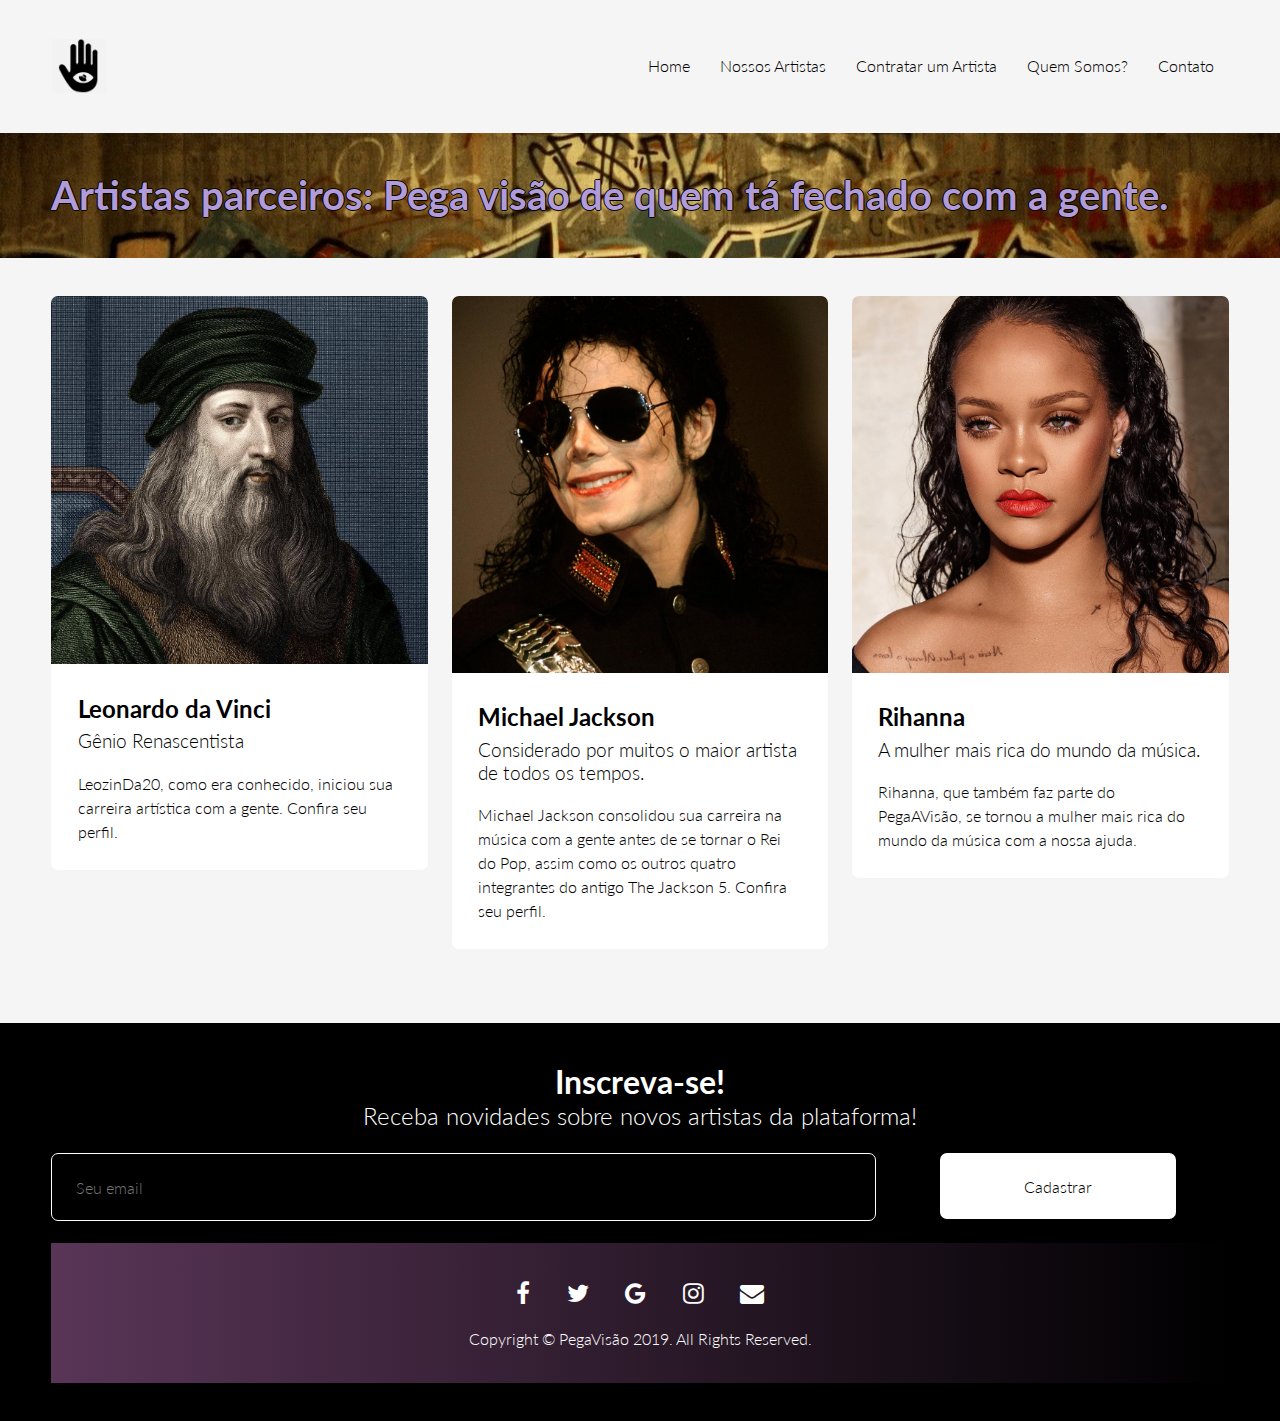
==== Pega-a-Visão/artistas.html @ 84db3067 "Página 'Nossos Artistas' feita." ====
<!DOCTYPE html>
<html lang="pt-br">
<head>
	<meta charset="utf-8">
    <meta name="viewport" content="width=device-width,initial-scale=1.0">
    <title>Pega a Visão</title>
	<link rel="stylesheet" href="index.css">
	<link href="https://fonts.googleapis.com/css?family=Lato&display=swap" rel="stylesheet">
	<link href="https://stackpath.bootstrapcdn.com/font-awesome/4.7.0/css/font-awesome.min.css" rel="stylesheet">
	<meta name="keywords" content="Agência Digital, divulgação, artistas, sites">
	<meta name="robots" content="index, follow">
	<meta name="author" content="Alunos BSI">
	<link rel="icon" href="img/icon.png">

</head>
<body>
	<header class="cabecalho container">
		<a href="index.html"><h1 class="logo">Pega a Visão</h1></a>
		<button class="bt-menu bg-gradient"><i class="fa fa-bars fa-lg"> </i></button>
		<nav class="menu">
			<a class="bt-close"><i class="fa fa-times"></i></a>
				<ul>
					<li><a href="index.html">Home</a></li>
					<li><a href="artistas.html">Nossos Artistas</a></li>
					<li><a href="#">Contratar um Artista</a></li>
					<li><a href="#">Quem Somos?</a></li>
					<li><a href="#">Contato</a></li>

				</ul>
		</nav>
	</header>
	<div class="banner-artistas container">
		<div class="title-artistas">
			<h2> Artistas parceiros: Pega visão de quem tá fechado com a gente. </h2>
			
		</div>
	</div>
	<main class="artistas container">
		<article class="artista bg-white radius">
			<a href=""><img src="../Pega-a-Visão/img/da20.jpg" alt="Artistas do Selo"></a>
			<div class="inner">
				<a href="#">Leonardo da Vinci</a>
				<h4>Gênio Renascentista </h4>
				<p> LeozinDa20, como era conhecido, iniciou sua carreira artística com a gente. Confira seu perfil. </p>
			</div>
		</article>
		<article class="artista bg-white radius">
			<a href=""><img src="../Pega-a-Visão/img/mj.jpg" alt="Michael Jackson"></a>
			<div class="inner">
				<a href="#">Michael Jackson</a>
				<h4>Considerado por muitos o maior artista de todos os tempos. </h4>
				<p>Michael Jackson consolidou sua carreira na música com a gente antes de se tornar o Rei do Pop, assim como os outros quatro integrantes do antigo The Jackson 5. Confira seu perfil.</p>
			</div>
		</article>
		<article class="artista bg-white radius">
			<a href=""><img src="../Pega-a-Visão/img/rihanna.jpg" alt="interrogação"></a>
			<div class="inner">
				<a href="#">Rihanna</a>
				<h4>A mulher mais rica do mundo da música. </h4>
				<p>Rihanna, que também faz parte do PegaAVisão, se tornou a mulher mais rica do mundo da música com a nossa ajuda.</p>
			</div>
		</article>
	</main>
	<!-- NEWSLETTER-->
	<section class="newsletter container bg-black">
		<h2> Inscreva-se! </h2>
		<h3> Receba novidades sobre novos artistas da plataforma!</h3>
		<form>
			<input class="bg-black radius" type="email" name="email" placeholder="Seu email">
			<button class="bg-white radius">Cadastrar</button>
		</form>

	<!-- rodapé -->
	<footer class="rodape container bg-gradient">
		<div class="icones">
			<a href="#"><i class="fa fa-facebook"></i></a>
			<a href="#"><i class="fa fa-twitter"></i></a>
			<a href="#"><i class="fa fa-google"></i></a>
			<a href="#"><i class="fa fa-instagram"></i></a>
			<a href="#"><i class="fa fa-envelope"></i></a>
		</div>
		<p class="copyright">
			Copyright © PegaVisão 2019. All Rights Reserved.
		</p>
	</footer>		
	</section>

	<!-- JQUERY -->
	<script src="https://ajax.googleapis.com/ajax/libs/jquery/1.12.4/jquery.min.js"></script>
	   <script>
		   $(".bt-menu").click(function(){
		    $(".menu").show();
		   });
		   $(".bt-close").click(function(){
		    $(".menu").hide();
		   });
	  </script>
</body>
</html>
---- Pega-a-Visão/index.css ----
/*========== RESET ============*/
*
{
	margin: 0; 
	padding: 0; 
	font-size: 100%; 
	border: none;
	outline: none;
	font-weight: 300;
	box-sizing: border-box; 
	font-family: 'Lato', sans-serif;
}

body 
{
	background-color: #f5f5f5;
}
a
{
	text-decoration: none;
}
ul
{
	list-style: none;
}
img
{
	max-width: 100%;
}
/* ======== RESET =========*/

/* ========== CONTAINER ============ */
.container
{
	width: 100%;
	float: left;
	padding: 3% 4%;
	text-align: center;
}

/* CORES */
.bg-gradient
{
	background: linear-gradient(to right,#593557,#000000);
}
.bg-black
{
	background-color: #000;
}
.bg-white
{
	background-color: #fff;

}

/* helpers */
.radius
{
	border-radius: 7px;
}


/* ======== cabeçalho========== */
.logo
{
	width:56px;
	height: 56px;
	float: left;
	background:url(../Pega-a-Visão/img/icon.png) center center/56px no-repeat;
	font-size: 0; 
}
.bt-menu
{
	width: 56px;
	height: 56px;
	float: right;
	text-align: center;
	color: #fff;
	border-radius: 56px;
	cursor: pointer;
	
}


/* MENU */
.menu
{
	display: none;
	width: 100%; 
	height: 100%;
	position:fixed;
	background-color: rgba(0,0,0,0.9);
	top: 0;
	left: 0;
}
.bt-close
{
	font-size:1.5em; 
	color:#fff;
	float: right;
	cursor: pointer;
	margin: 2% 3% 0 0;  
}
.menu ul 
{
	width: 100%;
	float: left; 
	text-align: center;
}
.menu li
{
	padding: 1.5%;
}
.menu li a 
{
	font-size: 2em;
	color: #fff;
	padding: 1.5% 3%;
}
.menu li a:hover
{
	border:1px solid #000;
	background-color: #593557;
}
/* BANNER */
.banner
{
	background: url(../Pega-a-Visão/img/banner.jpg) no-repeat fixed;
	background-position: center;
}
.banner-artistas
{
		background: url(../Pega-a-Visão/img/banner-artistas.jpg) no-repeat fixed;
		background-position: bottom;
}
.title
{
	width: 100%;
}
.title h2
{
	font-size: 2.5em;
	color: #fff;
	font-weight: 700;
	text-shadow: -1px 0 black, 0 1px black, 1px 0 black, 0 -1px black;
}
.title h3
{
	font-size: 1.5em;
	color: #d500ea;
	text-shadow: -1px 0 black, 0 1px black, 1px 0 black, 0 -1px black;
}
.title-artistas h2
{
	font-size: 2.5em;
	color: #b19cd9;
	font-weight: 700;
	text-shadow: -1px 0 black, 0 1px black, 1px 0 black, 0 -1px black;
	float: left;
	display: block;
}


.buttons
{
	width: 100%;
	margin-top: 2%;
}
.buttons i
{
	float: right;
}
.bt
{
	width: 100%;
	font-size: 1.5em;
	text-align: left;
	cursor: pointer;
	padding: 5%;

}
.bt-cadastro
{
	color: #130400;
}
.bt-sobre
{	
	color: #fff;
	margin-top: 2%;
}
/* ARTISTAS */
.artistas
{
	width: 100%;
	float: left;
	padding:3% 4%;
}
.artista
{
	width: 100%;
	text-align: left;
	margin-bottom: 3%;
}
.artista img 
{
	border-radius: 7px 7px 0 0;
}
.inner
{
	padding: 7%;
}
.inner a 
{
	font-size: 1.5em;
	color: #000;
	font-weight: 700;
}
.inner h4
{
	font-size: 1.2em;
	color: #000;
	margin-top: 2%;
}
.inner p 
{
	margin-top: 6%;
	color:#000;
	line-height: 1.5em;
}

/* NEWSLETTER */
.newsletter h2
{
	font-size:1.5em;
	color: #fff;
	font-weight: 700;  
}
.newsletter h3
{
	color: #fff;
}
.newsletter form 
{
	margin-top: 2%;
}
.newsletter input 
{
	width: 100%;
	color: #fff;
	border: 1px solid #fff;
	padding: 5%;
}
.newsletter button
{
	width: 100%;
	color: #000;
	padding: 5px;
	cursor: pointer;
	margin-top: 2%;
	margin-bottom: 2%;

}
/* RODAPÉ */

.icones a
{
	font-size: 1.5em;
	color: #fff;
	margin-right: 3%;
}
.icones a:last-child
{
	margin-right: 0;
}
.icones a:hover
{
	color: #ffd;
}
.copyright
{
	margin-top: 2%;
	color: #fff;
}

/* =========MOBILE FIRST ============== */
/* DISPOSITIVOS PEQUENOS */
@media screen and (min-width: 480px)
{
	.bt
	{
		font-size: 2em;
	}


}
/* Tablets */
@media screen and (min-width: 768px)
{
	.artista {
		width: 49%;
		float: left;
		margin-right: 2%;
	}
	.artista:nth-child(2)
	{
		margin-right: 0;
	}
	.newsletter h2
	{
		font-size: 2em;
	}
	.newsletter h3
	{
		font-size: 1.5em;
	}
	.newsletter input
	{
		width: 70%;
		padding: 2%;
		float: left;
		margin-right: 1%;
	}
	.newsletter button
	{
		width: 29%;
		padding: 2%;
		float: right;
		margin-top: 0;
	}

	/* tive que replicar o código do comportamento de 960px aqui pois meu monitor tem a resolução de 768 apenas */
	.title
	{
		width: 70%;
		float: left;
		text-align: left;
	}
	.title h2
	{
		font-size: 3em;	
	}
	.title h3
	{
		font-size: 2em;
	}
	.buttons
	{
		width: 30%;
		float: right;
		margin-top: 0;
	}
	.artista
	{
		width: 32%;
	}
	.artista:nth-child(2)
	{
		margin-right: 2%;
	}
	.artista:nth-child(3)
	{
		margin-right: 0;
	}
	.newsletter button
	{
		width: 20%;
		float: none;
	}

	/* mesma coisa para o menu */

	.bt-menu
	{
		display: none;
	}
	.bt-close
	{
		display: none;
	}
	.menu 
	{
		width: auto;
		height: 56px;
		line-height: 56px;
		float: right;
		background-color: #f5f5f5;
		display: block !important;
		position: static;
	}
	.menu li 
	{
		padding: 0;
		float: left;
	}
	.menu li a
	{
		color: #000;
		font-size: 1em;
		padding: 15px;
	}
	.menu li a:hover
	{
		border: none;
		color:#fff; 
		background:#593557;
	}
}
/* Tablets e Desktops */
@media screen and (min-width: 960px;)
{
	.title
	{
		width: 70%;
		float: left;
		text-align: left;
	}
	.title h2
	{
		font-size: 3em;	
	}
	.title h3
	{
		font-size: 2em;
	}
	.buttons
	{
		width: 30%;
		float: right;
		margin-top: 0;
	}
	.artista
	{
		width: 32%;
	}
	.artista:nth-child(2)
	{
		margin-right: 2%;
	}
	.artista:nth-child(3)
	{
		margin-right: 0;
	}
	.newsletter button
	{
		width: 20%;
		float: none;
	}
}

/* Dispositivos grandes */
@media screen and (min-width: 1280px)
{
	.bt-menu
	{
		display: none;
	}
	.bt-close
	{
		display: none;
	}
	.menu 
	{
		width: auto;
		height: 56px;
		line-height: 56px;
		float: right;
		background-color: #f5f5f5;
		display: block !important;
		position: static;
	}
	.menu li 
	{
		padding: 0;
		float: left;
	}
	.menu li a
	{
		color: #000;
		border-radius: 10px;
		font-size: 1em;
		padding: 15px;
	}
	.menu li a:hover
	{
		border: none;
		color:#fff; 
		background:#593557;
	}
}
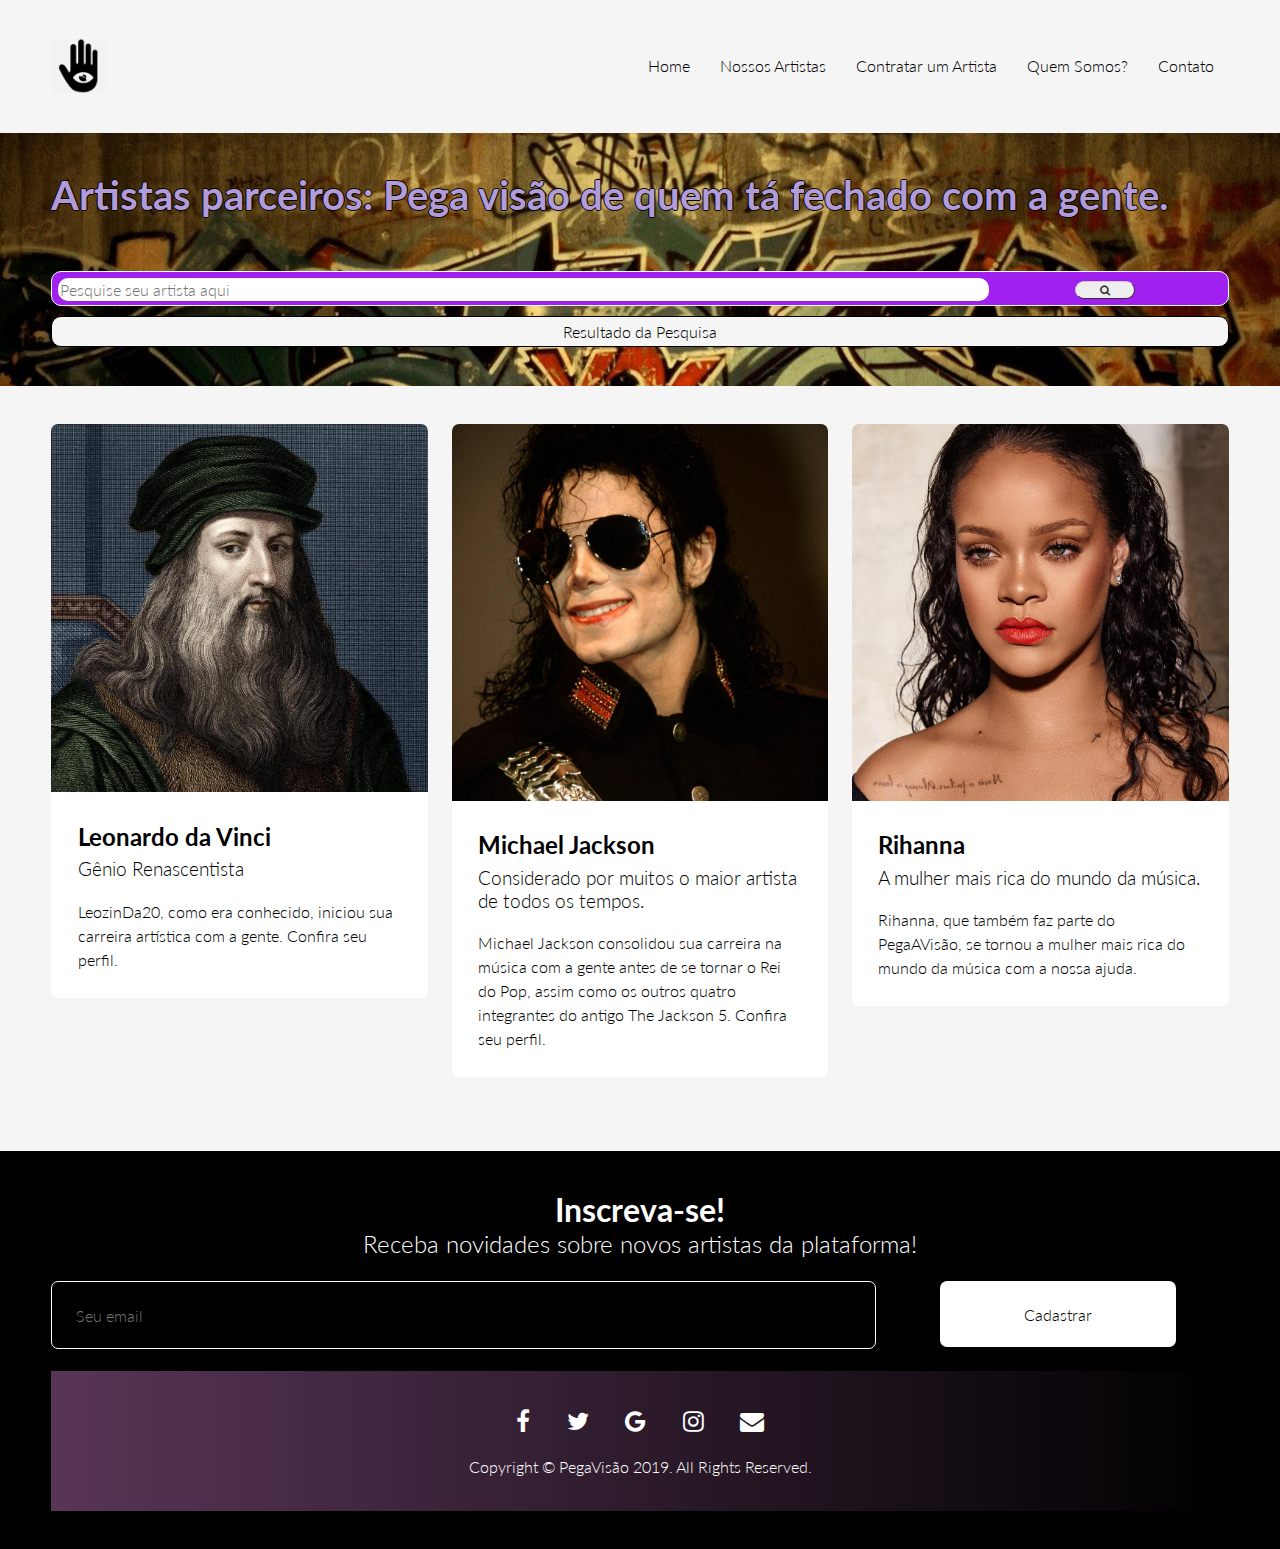
==== commit 66a6d6c9: "Mecanismo de pesquisa" ====
--- a/Pega-a-Visão/artistas.html
+++ b/Pega-a-Visão/artistas.html
@@ -23,43 +23,50 @@
 					<li><a href="index.html">Home</a></li>
 					<li><a href="artistas.html">Nossos Artistas</a></li>
 					<li><a href="#">Contratar um Artista</a></li>
-					<li><a href="#">Quem Somos?</a></li>
+					<li><a href="sobre.html">Quem Somos?</a></li>
 					<li><a href="#">Contato</a></li>
-
 				</ul>
 		</nav>
 	</header>
 	<div class="banner-artistas container">
 		<div class="title-artistas">
-			<h2> Artistas parceiros: Pega visão de quem tá fechado com a gente. </h2>
-			
+			<h2> Artistas parceiros: Pega visão de quem tá fechado com a gente. </h2>	
 		</div>
+		<div class="search-box">
+			<input id="busca" class="search-txt" type="text" placeholder="Pesquise seu artista aqui">
+			<button class="search-bt" onclick="buscarSite()"> <i class="fa fa-search"></i></button>	
+		</div>
+		<div class="resultadopesquisa">
+			<h2>Resultado da Pesquisa</h2>
+			<p id="resultado"></p>
+		</div>		
 	</div>
 	<main class="artistas container">
 		<article class="artista bg-white radius">
-			<a href=""><img src="../Pega-a-Visão/img/da20.jpg" alt="Artistas do Selo"></a>
+			<a href="perfilLeo.html"><img src="../Pega-a-Visão/img/da20.jpg" alt="Artistas do Selo"></a>
 			<div class="inner">
-				<a href="#">Leonardo da Vinci</a>
+				<a href="perfilLeo.html">Leonardo da Vinci</a>
 				<h4>Gênio Renascentista </h4>
-				<p> LeozinDa20, como era conhecido, iniciou sua carreira artística com a gente. Confira seu perfil. </p>
+				<p> LeozinDa20, como era conhecido, iniciou sua carreira artística com a gente. Confira seu perfil.</p>
 			</div>
 		</article>
 		<article class="artista bg-white radius">
-			<a href=""><img src="../Pega-a-Visão/img/mj.jpg" alt="Michael Jackson"></a>
+			<a href="perfilMj.html"><img src="../Pega-a-Visão/img/mj.jpg" alt="Michael Jackson"></a>
 			<div class="inner">
-				<a href="#">Michael Jackson</a>
+				<a href="perfilMj.html">Michael Jackson</a>
 				<h4>Considerado por muitos o maior artista de todos os tempos. </h4>
 				<p>Michael Jackson consolidou sua carreira na música com a gente antes de se tornar o Rei do Pop, assim como os outros quatro integrantes do antigo The Jackson 5. Confira seu perfil.</p>
 			</div>
 		</article>
 		<article class="artista bg-white radius">
-			<a href=""><img src="../Pega-a-Visão/img/rihanna.jpg" alt="interrogação"></a>
+			<a href="perfilRiri.html"><img src="../Pega-a-Visão/img/rihanna.jpg" alt="Rihanna"></a>
 			<div class="inner">
-				<a href="#">Rihanna</a>
+				<a href="perfilRiri.html">Rihanna</a>
 				<h4>A mulher mais rica do mundo da música. </h4>
 				<p>Rihanna, que também faz parte do PegaAVisão, se tornou a mulher mais rica do mundo da música com a nossa ajuda.</p>
 			</div>
 		</article>
+		
 	</main>
 	<!-- NEWSLETTER-->
 	<section class="newsletter container bg-black">
@@ -87,13 +94,8 @@
 
 	<!-- JQUERY -->
 	<script src="https://ajax.googleapis.com/ajax/libs/jquery/1.12.4/jquery.min.js"></script>
-	   <script>
-		   $(".bt-menu").click(function(){
-		    $(".menu").show();
-		   });
-		   $(".bt-close").click(function(){
-		    $(".menu").hide();
-		   });
-	  </script>
+	<script src="js/jquery.js"></script>
+	<script src="js/script.js"></script>
+
 </body>
 </html>--- a/Pega-a-Visão/index.css
+++ b/Pega-a-Visão/index.css
@@ -128,11 +128,79 @@
 	background: url(../Pega-a-Visão/img/banner.jpg) no-repeat fixed;
 	background-position: center;
 }
+/* BANNER PAG ARTISTAS */
 .banner-artistas
 {
 		background: url(../Pega-a-Visão/img/banner-artistas.jpg) no-repeat fixed;
 		background-position: bottom;
 }
+/* BANNER PAGCADASTRO */
+.banner-cadastro
+{
+	background: url(../Pega-a-Visão/img/banner-cadastro.jpg) no-repeat fixed;
+}
+/* BANNER PAG SOBRE */
+.banner-sobre
+{
+		background: url(../Pega-a-Visão/img/jokersobre.jpg) no-repeat fixed;
+		background-position: center;
+}
+
+.mainsobre
+{
+	background-color: #4d4e4f;
+}
+/*=================================*/
+/* BARRA DE PESQUISA */
+.search-box
+{
+	
+	border:1px solid;
+	border-color: white;
+	padding: 6px;
+	margin-top: 100px;
+	border-radius: 10px;
+	background-color: #A020F0;
+}
+.search-bt
+{
+	font: bold 11px Arial;
+  	text-decoration: none;
+  	background-color: #EEEEEE;
+  	color: #333333;
+  	width: 60px;
+  	height: auto;
+  	padding: 2px 6px 2px 6px;
+  	border-top: 1px solid #CCCCCC;
+  	border-right: 1px solid #333333;
+  	border-bottom: 1px solid #333333;
+  	border-left: 1px solid #CCCCCC;
+  	cursor: pointer;
+  	border-radius: 50px;
+	
+}
+.search-txt
+{
+	padding: 2px;
+	float: left;
+	width: 80%;
+	background:white;
+	border-radius: 10px;
+	color: black; 
+
+}
+/* =========================== */
+/* resultado pesquisa */
+.resultadopesquisa
+{
+	border:1px solid;
+	border-color: black;
+	padding: 5px;
+	margin-top: 10px;
+	border-radius: 10px;
+	background-color:#f5f5f5;
+}
+/* ==================== */
 .title
 {
 	width: 100%;
@@ -183,11 +251,21 @@
 {
 	color: #130400;
 }
+.bt-cadastro:hover
+{
+	color: #fff;
+	background-color: #000;
+}
 .bt-sobre
 {	
 	color: #fff;
 	margin-top: 2%;
 }
+.bt-sobre:hover
+{
+	color: #000;
+	background-color: #fff;
+}
 /* ARTISTAS */
 .artistas
 {
@@ -211,6 +289,13 @@
 }
 .inner a 
 {
+	font-size: 1.5em;
+	color: #000;
+	font-weight: 700;
+}
+.inner h2
+{
+	margin-bottom: 5%; 
 	font-size: 1.5em;
 	color: #000;
 	font-weight: 700;
@@ -405,6 +490,46 @@
 		background:#593557;
 	}
 }
+
+
+.input-form
+{
+	padding: 5px;
+	margin-bottom: 10px;
+	display: block;
+	background-color: #f5f5f5;
+	border-radius: 10px;
+}
+.input-form-radio
+{
+	margin-top: 5%;
+	margin-bottom: 5px;
+	display: inline-block;
+}
+.labelform
+{
+	display: block;
+}
+#btform
+{
+	width: 100px;
+	margin-top: 25px;
+	border-radius: 5px;
+	padding: 10px;
+	background-color:#8565c4;
+	color: #fff;
+	cursor: pointer;
+	display: block;
+}
+#btform:hover
+{
+	background-color: #593557 ;
+}
+#btform:active
+{	
+	background-color: #000;
+}
+
 /* Tablets e Desktops */
 @media screen and (min-width: 960px;)
 {
@@ -445,11 +570,48 @@
 		width: 20%;
 		float: none;
 	}
-}
-
-/* Dispositivos grandes */
-@media screen and (min-width: 1280px)
-{
+
+	/* tive que replicar o código do comportamento de 960px aqui pois meu monitor tem a resolução de 768 apenas */
+	.title
+	{
+		width: 70%;
+		float: left;
+		text-align: left;
+	}
+	.title h2
+	{
+		font-size: 3em;	
+	}
+	.title h3
+	{
+		font-size: 2em;
+	}
+	.buttons
+	{
+		width: 30%;
+		float: right;
+		margin-top: 0;
+	}
+	.artista
+	{
+		width: 32%;
+	}
+	.artista:nth-child(2)
+	{
+		margin-right: 2%;
+	}
+	.artista:nth-child(3)
+	{
+		margin-right: 0;
+	}
+	.newsletter button
+	{
+		width: 20%;
+		float: none;
+	}
+
+	/* mesma coisa para o menu */
+
 	.bt-menu
 	{
 		display: none;
@@ -476,6 +638,47 @@
 	.menu li a
 	{
 		color: #000;
+		font-size: 1em;
+		padding: 15px;
+	}
+	.menu li a:hover
+	{
+		border: none;
+		color:#fff; 
+		background:#593557;
+	}
+}
+
+
+/* Dispositivos grandes */
+@media screen and (min-width: 1280px)
+{
+	.bt-menu
+	{
+		display: none;
+	}
+	.bt-close
+	{
+		display: none;
+	}
+	.menu 
+	{
+		width: auto;
+		height: 56px;
+		line-height: 56px;
+		float: right;
+		background-color: #f5f5f5;
+		display: block !important;
+		position: static;
+	}
+	.menu li 
+	{
+		padding: 0;
+		float: left;
+	}
+	.menu li a
+	{
+		color: #000;
 		border-radius: 10px;
 		font-size: 1em;
 		padding: 15px;
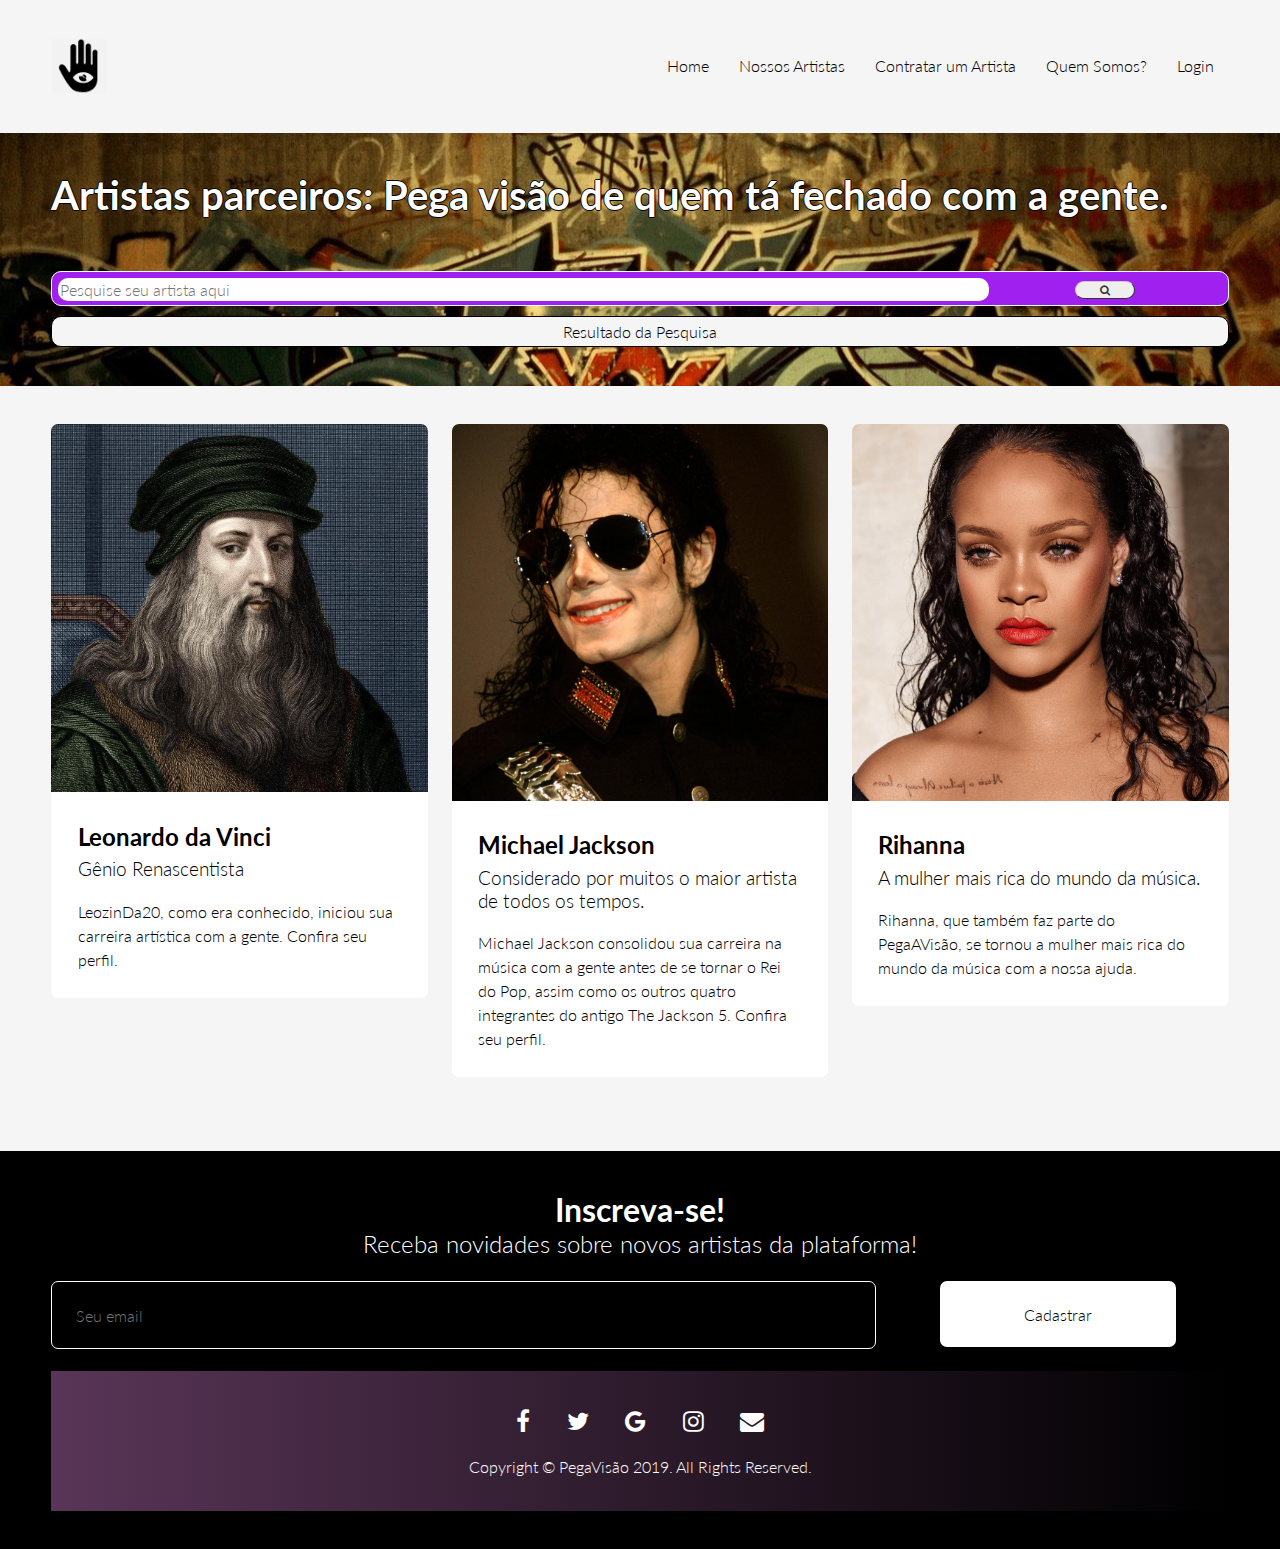
==== commit 2e05715f: "Pág Login" ====
--- a/Pega-a-Visão/artistas.html
+++ b/Pega-a-Visão/artistas.html
@@ -24,7 +24,7 @@
 					<li><a href="artistas.html">Nossos Artistas</a></li>
 					<li><a href="#">Contratar um Artista</a></li>
 					<li><a href="sobre.html">Quem Somos?</a></li>
-					<li><a href="#">Contato</a></li>
+					<li><a href="login.html">Login</a></li>
 				</ul>
 		</nav>
 	</header>
--- a/Pega-a-Visão/index.css
+++ b/Pega-a-Visão/index.css
@@ -58,6 +58,18 @@
 {
 	border-radius: 7px;
 }
+.login
+{
+	background-color: #f5f5f5;
+}
+.mainlogin
+{
+	background-color: gray;
+}
+.articlelogin
+{
+	background-color: gray;
+}
 
 
 /* ======== cabeçalho========== */
@@ -148,7 +160,10 @@
 
 .mainsobre
 {
-	background-color: #4d4e4f;
+	background-color: #f5f5f5;
+}
+.articlesobre1{
+	background-color: #f5f5f5
 }
 /*=================================*/
 /* BARRA DE PESQUISA */
@@ -201,6 +216,19 @@
 	background-color:#f5f5f5;
 }
 /* ==================== */
+/* Avaliação Artistas */
+.estrelas input[type=radio] {
+  display: none;
+}
+.estrelas label i.fa:before {
+  content:'\f005';
+  color: #FC0;
+}
+.estrelas input[type=radio]:checked ~ label i.fa:before {
+  color: #CCC;
+}    
+
+/* ===================== */
 .title
 {
 	width: 100%;
@@ -221,7 +249,7 @@
 .title-artistas h2
 {
 	font-size: 2.5em;
-	color: #b19cd9;
+	color: white;
 	font-weight: 700;
 	text-shadow: -1px 0 black, 0 1px black, 1px 0 black, 0 -1px black;
 	float: left;
@@ -510,7 +538,7 @@
 {
 	display: block;
 }
-#btform
+.btform
 {
 	width: 100px;
 	margin-top: 25px;
@@ -521,11 +549,11 @@
 	cursor: pointer;
 	display: block;
 }
-#btform:hover
+.btform:hover
 {
 	background-color: #593557 ;
 }
-#btform:active
+.btform:active
 {	
 	background-color: #000;
 }
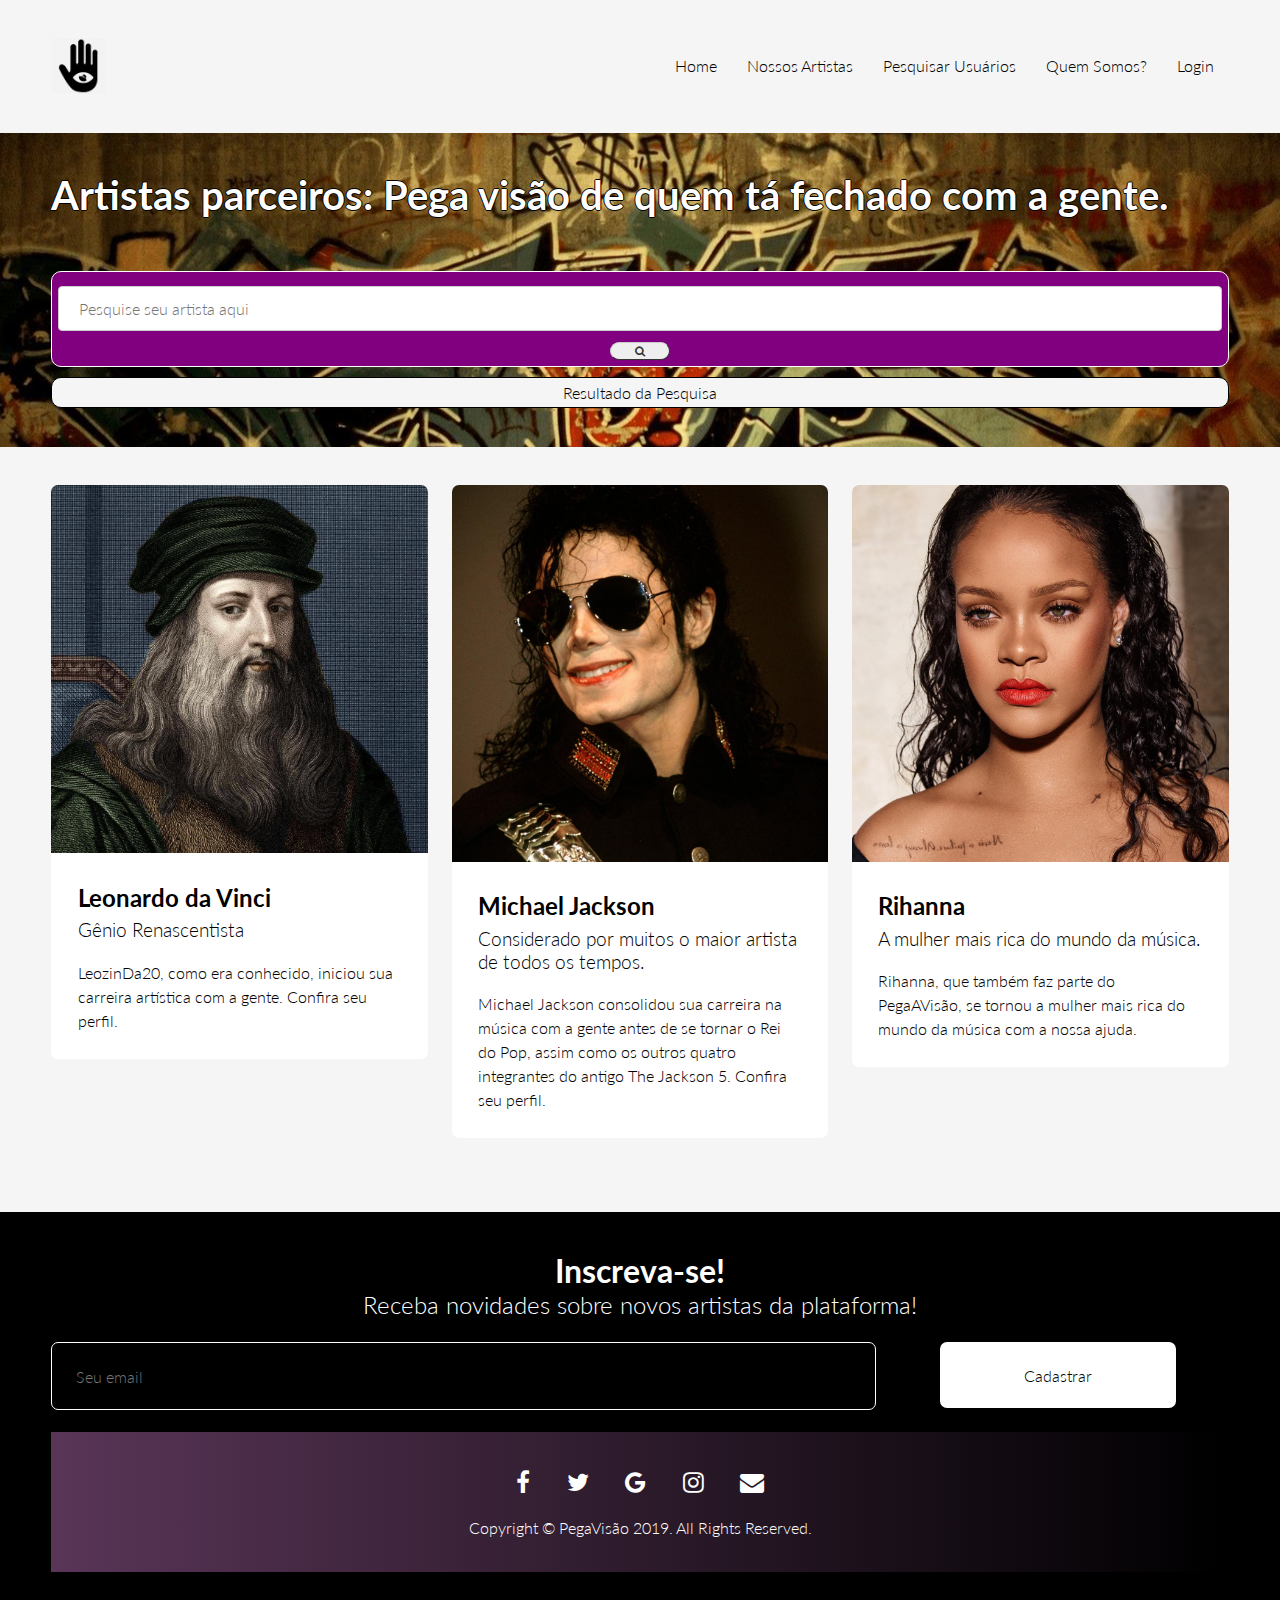
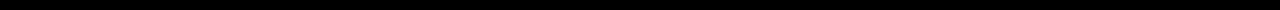
==== commit 467ff978: "Seja o que Deus quiser" ====
--- a/Pega-a-Visão/artistas.html
+++ b/Pega-a-Visão/artistas.html
@@ -22,7 +22,7 @@
 				<ul>
 					<li><a href="index.html">Home</a></li>
 					<li><a href="artistas.html">Nossos Artistas</a></li>
-					<li><a href="#">Contratar um Artista</a></li>
+					<li><a href="pesquisa.html">Pesquisar Usuários</a></li>
 					<li><a href="sobre.html">Quem Somos?</a></li>
 					<li><a href="login.html">Login</a></li>
 				</ul>
--- a/Pega-a-Visão/index.css
+++ b/Pega-a-Visão/index.css
@@ -175,7 +175,7 @@
 	padding: 6px;
 	margin-top: 100px;
 	border-radius: 10px;
-	background-color: #A020F0;
+	background-color: purple;
 }
 .search-bt
 {
@@ -196,12 +196,13 @@
 }
 .search-txt
 {
-	padding: 2px;
-	float: left;
-	width: 80%;
-	background:white;
-	border-radius: 10px;
-	color: black; 
+		width: 100%;
+        padding: 12px 20px;
+        margin: 8px 0;
+        display: inline-block;
+        border: 1px solid #ccc;
+        border-radius: 4px;
+        box-sizing: border-box; 
 
 }
 /* =========================== */
@@ -215,6 +216,10 @@
 	border-radius: 10px;
 	background-color:#f5f5f5;
 }
+.tabelapesquisa
+{
+	border:1px solid;
+}
 /* ==================== */
 /* Avaliação Artistas */
 .estrelas input[type=radio] {
@@ -226,7 +231,43 @@
 }
 .estrelas input[type=radio]:checked ~ label i.fa:before {
   color: #CCC;
-}    
+}
+/* COMENTÁRIOS ARTISTAS */
+.enviaComentario {
+        width: 100%;
+        background-color: purple;
+        color: white;
+        padding: 14px 20px;
+        margin: 8px 0;
+        border: none;
+        border-radius: 4px;
+        cursor: pointer;
+        }  
+.inputquadrado {
+        width: 100%;
+        padding: 12px 20px;
+        margin: 8px 0;
+        display: inline-block;
+        border: 1px solid #ccc;
+        border-radius: 4px;
+        box-sizing: border-box;
+        }
+ .divcomment
+ {
+ 	background-color: #f5f5f5;
+ }  
+.link
+{
+	color: purple;
+	text-decoration: underline;
+}
+#agenda
+{
+	list-style:square;
+	margin: 10px;
+	padding: 5px;
+}
+
 
 /* ===================== */
 .title
